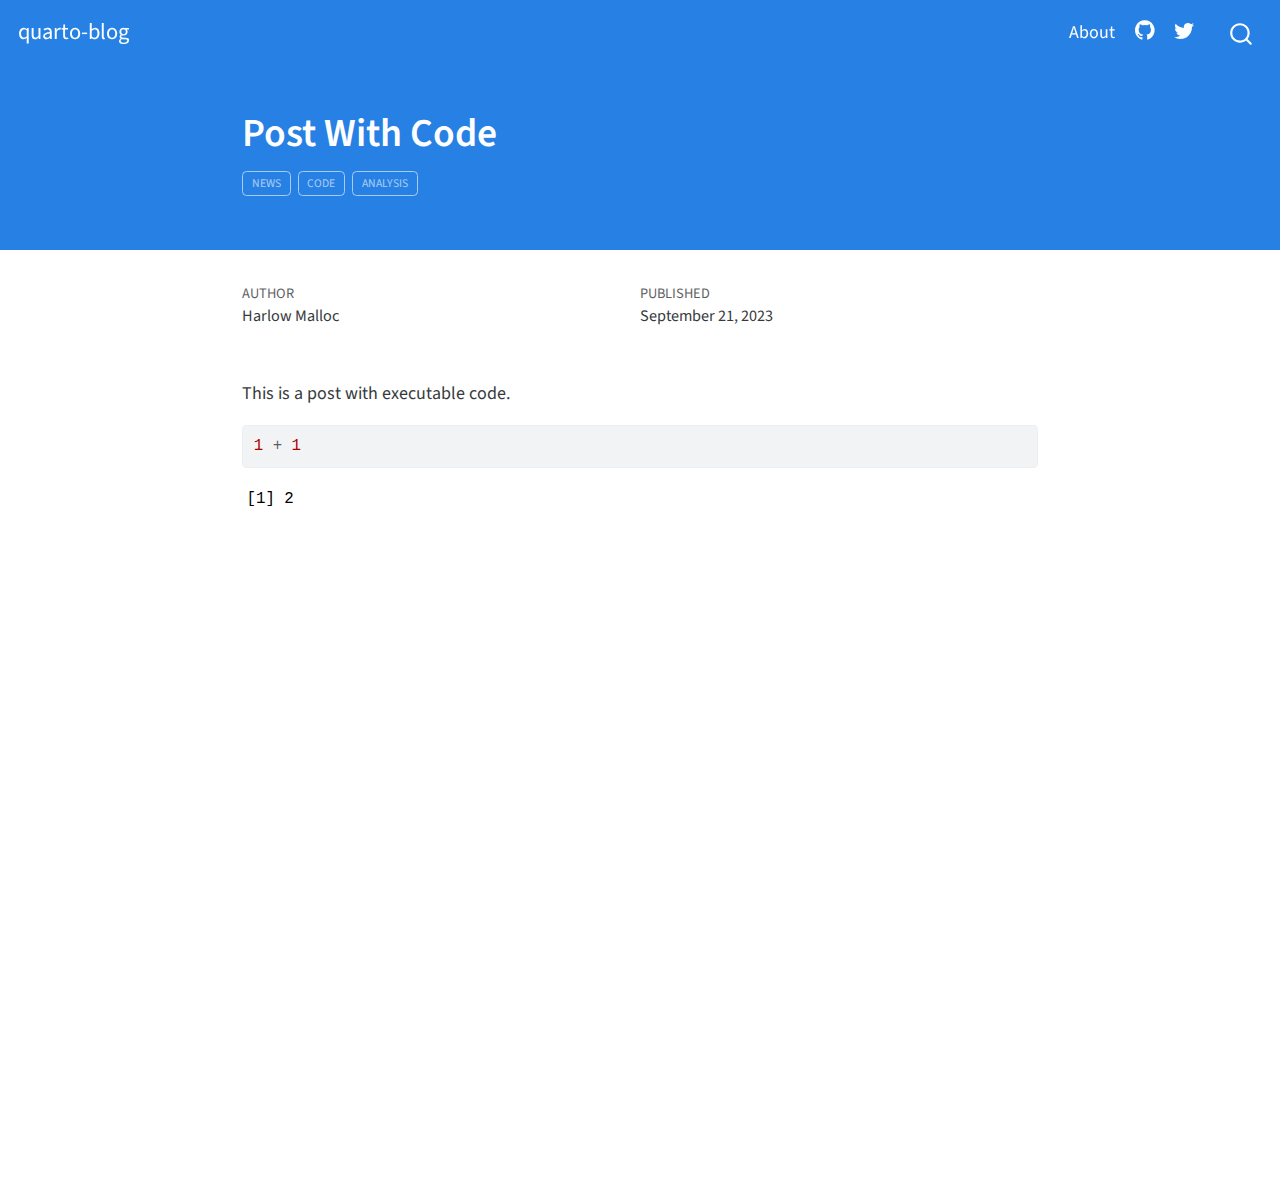
==== docs/posts/post-with-code/index.html @ fa3cabe4 "default sample publication" ====
<!DOCTYPE html>
<html xmlns="http://www.w3.org/1999/xhtml" lang="en" xml:lang="en"><head>

<meta charset="utf-8">
<meta name="generator" content="quarto-1.2.269">

<meta name="viewport" content="width=device-width, initial-scale=1.0, user-scalable=yes">

<meta name="author" content="Harlow Malloc">
<meta name="dcterms.date" content="2023-09-21">

<title>quarto-blog - Post With Code</title>
<style>
code{white-space: pre-wrap;}
span.smallcaps{font-variant: small-caps;}
div.columns{display: flex; gap: min(4vw, 1.5em);}
div.column{flex: auto; overflow-x: auto;}
div.hanging-indent{margin-left: 1.5em; text-indent: -1.5em;}
ul.task-list{list-style: none;}
ul.task-list li input[type="checkbox"] {
  width: 0.8em;
  margin: 0 0.8em 0.2em -1.6em;
  vertical-align: middle;
}
pre > code.sourceCode { white-space: pre; position: relative; }
pre > code.sourceCode > span { display: inline-block; line-height: 1.25; }
pre > code.sourceCode > span:empty { height: 1.2em; }
.sourceCode { overflow: visible; }
code.sourceCode > span { color: inherit; text-decoration: inherit; }
div.sourceCode { margin: 1em 0; }
pre.sourceCode { margin: 0; }
@media screen {
div.sourceCode { overflow: auto; }
}
@media print {
pre > code.sourceCode { white-space: pre-wrap; }
pre > code.sourceCode > span { text-indent: -5em; padding-left: 5em; }
}
pre.numberSource code
  { counter-reset: source-line 0; }
pre.numberSource code > span
  { position: relative; left: -4em; counter-increment: source-line; }
pre.numberSource code > span > a:first-child::before
  { content: counter(source-line);
    position: relative; left: -1em; text-align: right; vertical-align: baseline;
    border: none; display: inline-block;
    -webkit-touch-callout: none; -webkit-user-select: none;
    -khtml-user-select: none; -moz-user-select: none;
    -ms-user-select: none; user-select: none;
    padding: 0 4px; width: 4em;
    color: #aaaaaa;
  }
pre.numberSource { margin-left: 3em; border-left: 1px solid #aaaaaa;  padding-left: 4px; }
div.sourceCode
  {   }
@media screen {
pre > code.sourceCode > span > a:first-child::before { text-decoration: underline; }
}
code span.al { color: #ff0000; font-weight: bold; } /* Alert */
code span.an { color: #60a0b0; font-weight: bold; font-style: italic; } /* Annotation */
code span.at { color: #7d9029; } /* Attribute */
code span.bn { color: #40a070; } /* BaseN */
code span.bu { color: #008000; } /* BuiltIn */
code span.cf { color: #007020; font-weight: bold; } /* ControlFlow */
code span.ch { color: #4070a0; } /* Char */
code span.cn { color: #880000; } /* Constant */
code span.co { color: #60a0b0; font-style: italic; } /* Comment */
code span.cv { color: #60a0b0; font-weight: bold; font-style: italic; } /* CommentVar */
code span.do { color: #ba2121; font-style: italic; } /* Documentation */
code span.dt { color: #902000; } /* DataType */
code span.dv { color: #40a070; } /* DecVal */
code span.er { color: #ff0000; font-weight: bold; } /* Error */
code span.ex { } /* Extension */
code span.fl { color: #40a070; } /* Float */
code span.fu { color: #06287e; } /* Function */
code span.im { color: #008000; font-weight: bold; } /* Import */
code span.in { color: #60a0b0; font-weight: bold; font-style: italic; } /* Information */
code span.kw { color: #007020; font-weight: bold; } /* Keyword */
code span.op { color: #666666; } /* Operator */
code span.ot { color: #007020; } /* Other */
code span.pp { color: #bc7a00; } /* Preprocessor */
code span.sc { color: #4070a0; } /* SpecialChar */
code span.ss { color: #bb6688; } /* SpecialString */
code span.st { color: #4070a0; } /* String */
code span.va { color: #19177c; } /* Variable */
code span.vs { color: #4070a0; } /* VerbatimString */
code span.wa { color: #60a0b0; font-weight: bold; font-style: italic; } /* Warning */
</style>


<script src="../../site_libs/quarto-nav/quarto-nav.js"></script>
<script src="../../site_libs/quarto-nav/headroom.min.js"></script>
<script src="../../site_libs/clipboard/clipboard.min.js"></script>
<script src="../../site_libs/quarto-search/autocomplete.umd.js"></script>
<script src="../../site_libs/quarto-search/fuse.min.js"></script>
<script src="../../site_libs/quarto-search/quarto-search.js"></script>
<meta name="quarto:offset" content="../../">
<script src="../../site_libs/quarto-html/quarto.js"></script>
<script src="../../site_libs/quarto-html/popper.min.js"></script>
<script src="../../site_libs/quarto-html/tippy.umd.min.js"></script>
<script src="../../site_libs/quarto-html/anchor.min.js"></script>
<link href="../../site_libs/quarto-html/tippy.css" rel="stylesheet">
<link href="../../site_libs/quarto-html/quarto-syntax-highlighting.css" rel="stylesheet" id="quarto-text-highlighting-styles">
<script src="../../site_libs/bootstrap/bootstrap.min.js"></script>
<link href="../../site_libs/bootstrap/bootstrap-icons.css" rel="stylesheet">
<link href="../../site_libs/bootstrap/bootstrap.min.css" rel="stylesheet" id="quarto-bootstrap" data-mode="light">
<script id="quarto-search-options" type="application/json">{
  "location": "navbar",
  "copy-button": false,
  "collapse-after": 3,
  "panel-placement": "end",
  "type": "overlay",
  "limit": 20,
  "language": {
    "search-no-results-text": "No results",
    "search-matching-documents-text": "matching documents",
    "search-copy-link-title": "Copy link to search",
    "search-hide-matches-text": "Hide additional matches",
    "search-more-match-text": "more match in this document",
    "search-more-matches-text": "more matches in this document",
    "search-clear-button-title": "Clear",
    "search-detached-cancel-button-title": "Cancel",
    "search-submit-button-title": "Submit"
  }
}</script>


<link rel="stylesheet" href="../../styles.css">
</head>

<body class="nav-fixed fullcontent">

<div id="quarto-search-results"></div>
  <header id="quarto-header" class="headroom fixed-top">
    <nav class="navbar navbar-expand-lg navbar-dark ">
      <div class="navbar-container container-fluid">
      <div class="navbar-brand-container">
    <a class="navbar-brand" href="../../index.html">
    <span class="navbar-title">quarto-blog</span>
    </a>
  </div>
          <button class="navbar-toggler" type="button" data-bs-toggle="collapse" data-bs-target="#navbarCollapse" aria-controls="navbarCollapse" aria-expanded="false" aria-label="Toggle navigation" onclick="if (window.quartoToggleHeadroom) { window.quartoToggleHeadroom(); }">
  <span class="navbar-toggler-icon"></span>
</button>
          <div class="collapse navbar-collapse" id="navbarCollapse">
            <ul class="navbar-nav navbar-nav-scroll ms-auto">
  <li class="nav-item">
    <a class="nav-link" href="../../about.html">
 <span class="menu-text">About</span></a>
  </li>  
  <li class="nav-item compact">
    <a class="nav-link" href="https://github.com/"><i class="bi bi-github" role="img">
</i> 
 <span class="menu-text"></span></a>
  </li>  
  <li class="nav-item compact">
    <a class="nav-link" href="https://twitter.com"><i class="bi bi-twitter" role="img">
</i> 
 <span class="menu-text"></span></a>
  </li>  
</ul>
              <div id="quarto-search" class="" title="Search"></div>
          </div> <!-- /navcollapse -->
      </div> <!-- /container-fluid -->
    </nav>
</header>
<!-- content -->
<header id="title-block-header" class="quarto-title-block default page-columns page-full">
  <div class="quarto-title-banner page-columns page-full">
    <div class="quarto-title column-body">
      <h1 class="title">Post With Code</h1>
                                <div class="quarto-categories">
                <div class="quarto-category">news</div>
                <div class="quarto-category">code</div>
                <div class="quarto-category">analysis</div>
              </div>
                  </div>
  </div>
    
  
  <div class="quarto-title-meta">

      <div>
      <div class="quarto-title-meta-heading">Author</div>
      <div class="quarto-title-meta-contents">
               <p>Harlow Malloc </p>
            </div>
    </div>
      
      <div>
      <div class="quarto-title-meta-heading">Published</div>
      <div class="quarto-title-meta-contents">
        <p class="date">September 21, 2023</p>
      </div>
    </div>
    
      
    </div>
    
  
  </header><div id="quarto-content" class="quarto-container page-columns page-rows-contents page-layout-article page-navbar">
<!-- sidebar -->
<!-- margin-sidebar -->
    
<!-- main -->
<main class="content quarto-banner-title-block" id="quarto-document-content">




<p>This is a post with executable code.</p>
<div class="cell">
<div class="sourceCode cell-code" id="cb1"><pre class="sourceCode r code-with-copy"><code class="sourceCode r"><span id="cb1-1"><a href="#cb1-1" aria-hidden="true" tabindex="-1"></a><span class="dv">1</span> <span class="sc">+</span> <span class="dv">1</span></span></code><button title="Copy to Clipboard" class="code-copy-button"><i class="bi"></i></button></pre></div>
<div class="cell-output cell-output-stdout">
<pre><code>[1] 2</code></pre>
</div>
</div>



</main> <!-- /main -->
<script id="quarto-html-after-body" type="application/javascript">
window.document.addEventListener("DOMContentLoaded", function (event) {
  const toggleBodyColorMode = (bsSheetEl) => {
    const mode = bsSheetEl.getAttribute("data-mode");
    const bodyEl = window.document.querySelector("body");
    if (mode === "dark") {
      bodyEl.classList.add("quarto-dark");
      bodyEl.classList.remove("quarto-light");
    } else {
      bodyEl.classList.add("quarto-light");
      bodyEl.classList.remove("quarto-dark");
    }
  }
  const toggleBodyColorPrimary = () => {
    const bsSheetEl = window.document.querySelector("link#quarto-bootstrap");
    if (bsSheetEl) {
      toggleBodyColorMode(bsSheetEl);
    }
  }
  toggleBodyColorPrimary();  
  const icon = "";
  const anchorJS = new window.AnchorJS();
  anchorJS.options = {
    placement: 'right',
    icon: icon
  };
  anchorJS.add('.anchored');
  const clipboard = new window.ClipboardJS('.code-copy-button', {
    target: function(trigger) {
      return trigger.previousElementSibling;
    }
  });
  clipboard.on('success', function(e) {
    // button target
    const button = e.trigger;
    // don't keep focus
    button.blur();
    // flash "checked"
    button.classList.add('code-copy-button-checked');
    var currentTitle = button.getAttribute("title");
    button.setAttribute("title", "Copied!");
    let tooltip;
    if (window.bootstrap) {
      button.setAttribute("data-bs-toggle", "tooltip");
      button.setAttribute("data-bs-placement", "left");
      button.setAttribute("data-bs-title", "Copied!");
      tooltip = new bootstrap.Tooltip(button, 
        { trigger: "manual", 
          customClass: "code-copy-button-tooltip",
          offset: [0, -8]});
      tooltip.show();    
    }
    setTimeout(function() {
      if (tooltip) {
        tooltip.hide();
        button.removeAttribute("data-bs-title");
        button.removeAttribute("data-bs-toggle");
        button.removeAttribute("data-bs-placement");
      }
      button.setAttribute("title", currentTitle);
      button.classList.remove('code-copy-button-checked');
    }, 1000);
    // clear code selection
    e.clearSelection();
  });
  function tippyHover(el, contentFn) {
    const config = {
      allowHTML: true,
      content: contentFn,
      maxWidth: 500,
      delay: 100,
      arrow: false,
      appendTo: function(el) {
          return el.parentElement;
      },
      interactive: true,
      interactiveBorder: 10,
      theme: 'quarto',
      placement: 'bottom-start'
    };
    window.tippy(el, config); 
  }
  const noterefs = window.document.querySelectorAll('a[role="doc-noteref"]');
  for (var i=0; i<noterefs.length; i++) {
    const ref = noterefs[i];
    tippyHover(ref, function() {
      // use id or data attribute instead here
      let href = ref.getAttribute('data-footnote-href') || ref.getAttribute('href');
      try { href = new URL(href).hash; } catch {}
      const id = href.replace(/^#\/?/, "");
      const note = window.document.getElementById(id);
      return note.innerHTML;
    });
  }
  const findCites = (el) => {
    const parentEl = el.parentElement;
    if (parentEl) {
      const cites = parentEl.dataset.cites;
      if (cites) {
        return {
          el,
          cites: cites.split(' ')
        };
      } else {
        return findCites(el.parentElement)
      }
    } else {
      return undefined;
    }
  };
  var bibliorefs = window.document.querySelectorAll('a[role="doc-biblioref"]');
  for (var i=0; i<bibliorefs.length; i++) {
    const ref = bibliorefs[i];
    const citeInfo = findCites(ref);
    if (citeInfo) {
      tippyHover(citeInfo.el, function() {
        var popup = window.document.createElement('div');
        citeInfo.cites.forEach(function(cite) {
          var citeDiv = window.document.createElement('div');
          citeDiv.classList.add('hanging-indent');
          citeDiv.classList.add('csl-entry');
          var biblioDiv = window.document.getElementById('ref-' + cite);
          if (biblioDiv) {
            citeDiv.innerHTML = biblioDiv.innerHTML;
          }
          popup.appendChild(citeDiv);
        });
        return popup.innerHTML;
      });
    }
  }
});
</script>
</div> <!-- /content -->



</body></html>
---- docs/site_libs/quarto-html/tippy.css ----
.tippy-box[data-animation=fade][data-state=hidden]{opacity:0}[data-tippy-root]{max-width:calc(100vw - 10px)}.tippy-box{position:relative;background-color:#333;color:#fff;border-radius:4px;font-size:14px;line-height:1.4;white-space:normal;outline:0;transition-property:transform,visibility,opacity}.tippy-box[data-placement^=top]>.tippy-arrow{bottom:0}.tippy-box[data-placement^=top]>.tippy-arrow:before{bottom:-7px;left:0;border-width:8px 8px 0;border-top-color:initial;transform-origin:center top}.tippy-box[data-placement^=bottom]>.tippy-arrow{top:0}.tippy-box[data-placement^=bottom]>.tippy-arrow:before{top:-7px;left:0;border-width:0 8px 8px;border-bottom-color:initial;transform-origin:center bottom}.tippy-box[data-placement^=left]>.tippy-arrow{right:0}.tippy-box[data-placement^=left]>.tippy-arrow:before{border-width:8px 0 8px 8px;border-left-color:initial;right:-7px;transform-origin:center left}.tippy-box[data-placement^=right]>.tippy-arrow{left:0}.tippy-box[data-placement^=right]>.tippy-arrow:before{left:-7px;border-width:8px 8px 8px 0;border-right-color:initial;transform-origin:center right}.tippy-box[data-inertia][data-state=visible]{transition-timing-function:cubic-bezier(.54,1.5,.38,1.11)}.tippy-arrow{width:16px;height:16px;color:#333}.tippy-arrow:before{content:"";position:absolute;border-color:transparent;border-style:solid}.tippy-content{position:relative;padding:5px 9px;z-index:1}
---- docs/site_libs/quarto-html/quarto-syntax-highlighting.css ----
/* quarto syntax highlight colors */
:root {
  --quarto-hl-ot-color: #003B4F;
  --quarto-hl-at-color: #657422;
  --quarto-hl-ss-color: #20794D;
  --quarto-hl-an-color: #5E5E5E;
  --quarto-hl-fu-color: #4758AB;
  --quarto-hl-st-color: #20794D;
  --quarto-hl-cf-color: #003B4F;
  --quarto-hl-op-color: #5E5E5E;
  --quarto-hl-er-color: #AD0000;
  --quarto-hl-bn-color: #AD0000;
  --quarto-hl-al-color: #AD0000;
  --quarto-hl-va-color: #111111;
  --quarto-hl-bu-color: inherit;
  --quarto-hl-ex-color: inherit;
  --quarto-hl-pp-color: #AD0000;
  --quarto-hl-in-color: #5E5E5E;
  --quarto-hl-vs-color: #20794D;
  --quarto-hl-wa-color: #5E5E5E;
  --quarto-hl-do-color: #5E5E5E;
  --quarto-hl-im-color: #00769E;
  --quarto-hl-ch-color: #20794D;
  --quarto-hl-dt-color: #AD0000;
  --quarto-hl-fl-color: #AD0000;
  --quarto-hl-co-color: #5E5E5E;
  --quarto-hl-cv-color: #5E5E5E;
  --quarto-hl-cn-color: #8f5902;
  --quarto-hl-sc-color: #5E5E5E;
  --quarto-hl-dv-color: #AD0000;
  --quarto-hl-kw-color: #003B4F;
}

/* other quarto variables */
:root {
  --quarto-font-monospace: SFMono-Regular, Menlo, Monaco, Consolas, "Liberation Mono", "Courier New", monospace;
}

pre > code.sourceCode > span {
  color: #003B4F;
}

code span {
  color: #003B4F;
}

code.sourceCode > span {
  color: #003B4F;
}

div.sourceCode,
div.sourceCode pre.sourceCode {
  color: #003B4F;
}

code span.ot {
  color: #003B4F;
}

code span.at {
  color: #657422;
}

code span.ss {
  color: #20794D;
}

code span.an {
  color: #5E5E5E;
}

code span.fu {
  color: #4758AB;
}

code span.st {
  color: #20794D;
}

code span.cf {
  color: #003B4F;
}

code span.op {
  color: #5E5E5E;
}

code span.er {
  color: #AD0000;
}

code span.bn {
  color: #AD0000;
}

code span.al {
  color: #AD0000;
}

code span.va {
  color: #111111;
}

code span.pp {
  color: #AD0000;
}

code span.in {
  color: #5E5E5E;
}

code span.vs {
  color: #20794D;
}

code span.wa {
  color: #5E5E5E;
  font-style: italic;
}

code span.do {
  color: #5E5E5E;
  font-style: italic;
}

code span.im {
  color: #00769E;
}

code span.ch {
  color: #20794D;
}

code span.dt {
  color: #AD0000;
}

code span.fl {
  color: #AD0000;
}

code span.co {
  color: #5E5E5E;
}

code span.cv {
  color: #5E5E5E;
  font-style: italic;
}

code span.cn {
  color: #8f5902;
}

code span.sc {
  color: #5E5E5E;
}

code span.dv {
  color: #AD0000;
}

code span.kw {
  color: #003B4F;
}

.prevent-inlining {
  content: "</";
}

/*# sourceMappingURL=debc5d5d77c3f9108843748ff7464032.css.map */
---- docs/styles.css ----
/* css styles */
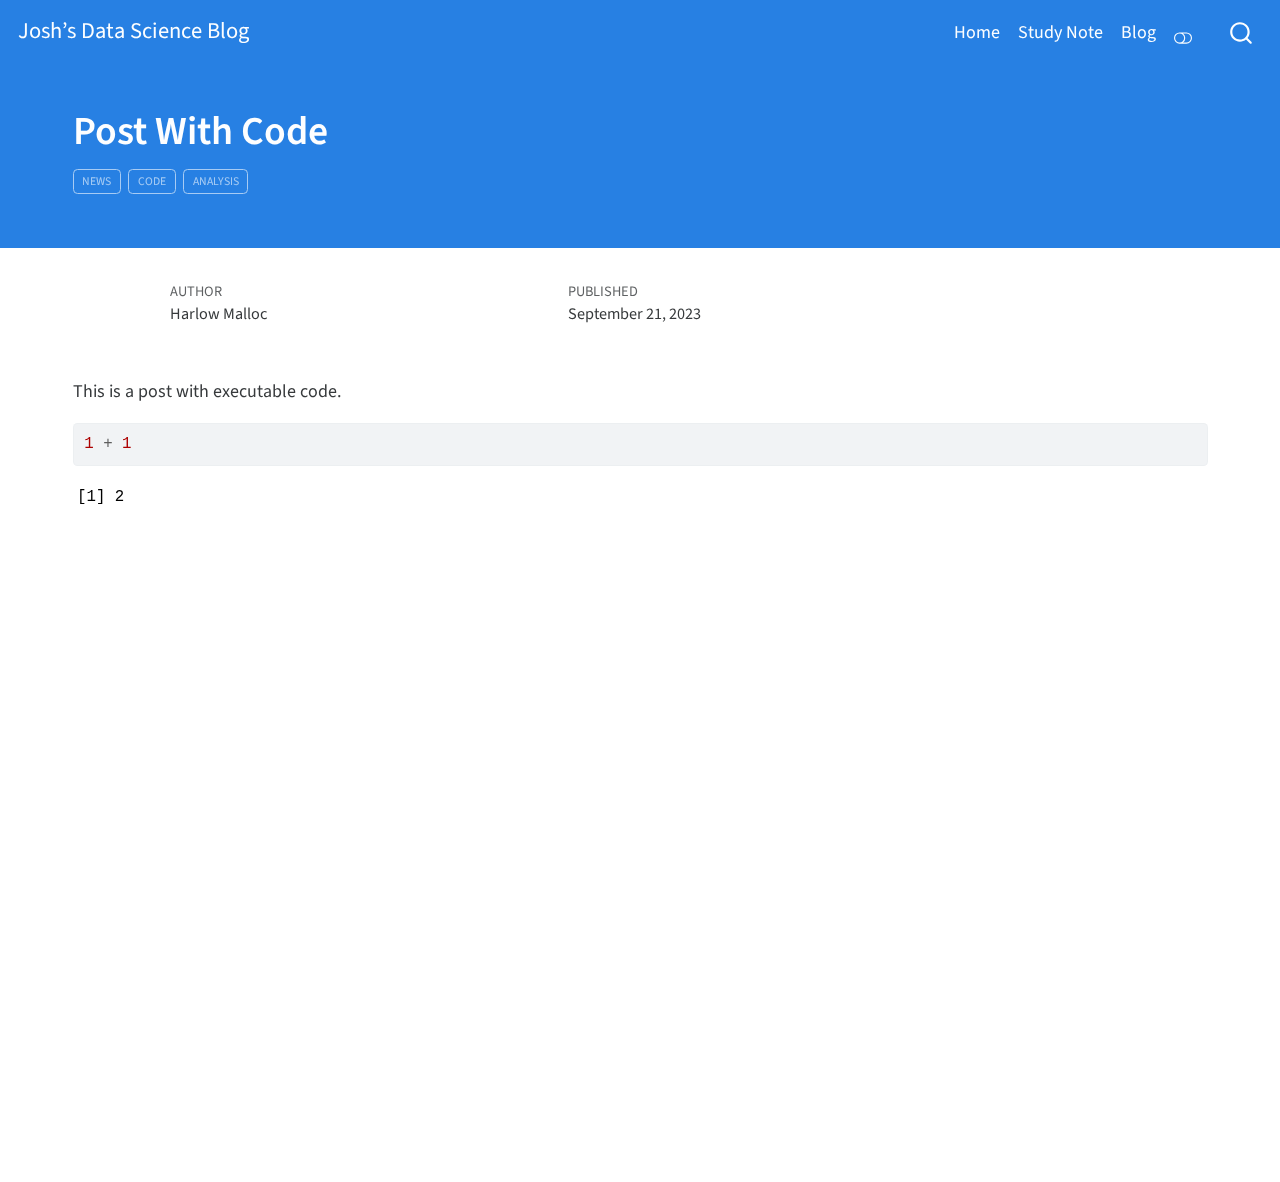
==== commit 1e17a9c4: "revision-theme change" ====
--- a/docs/posts/post-with-code/index.html
+++ b/docs/posts/post-with-code/index.html
@@ -9,7 +9,7 @@
 <meta name="author" content="Harlow Malloc">
 <meta name="dcterms.date" content="2023-09-21">
 
-<title>quarto-blog - Post With Code</title>
+<title>Josh’s Data Science Blog - Post With Code</title>
 <style>
 code{white-space: pre-wrap;}
 span.smallcaps{font-variant: small-caps;}
@@ -100,10 +100,12 @@
 <script src="../../site_libs/quarto-html/tippy.umd.min.js"></script>
 <script src="../../site_libs/quarto-html/anchor.min.js"></script>
 <link href="../../site_libs/quarto-html/tippy.css" rel="stylesheet">
-<link href="../../site_libs/quarto-html/quarto-syntax-highlighting.css" rel="stylesheet" id="quarto-text-highlighting-styles">
+<link href="../../site_libs/quarto-html/quarto-syntax-highlighting.css" rel="stylesheet" class="quarto-color-scheme" id="quarto-text-highlighting-styles">
+<link href="../../site_libs/quarto-html/quarto-syntax-highlighting-dark.css" rel="prefetch" class="quarto-color-scheme quarto-color-alternate" id="quarto-text-highlighting-styles">
 <script src="../../site_libs/bootstrap/bootstrap.min.js"></script>
 <link href="../../site_libs/bootstrap/bootstrap-icons.css" rel="stylesheet">
-<link href="../../site_libs/bootstrap/bootstrap.min.css" rel="stylesheet" id="quarto-bootstrap" data-mode="light">
+<link href="../../site_libs/bootstrap/bootstrap.min.css" rel="stylesheet" class="quarto-color-scheme" id="quarto-bootstrap" data-mode="light">
+<link href="../../site_libs/bootstrap/bootstrap-dark.min.css" rel="prefetch" class="quarto-color-scheme quarto-color-alternate" id="quarto-bootstrap" data-mode="light">
 <script id="quarto-search-options" type="application/json">{
   "location": "navbar",
   "copy-button": false,
@@ -123,51 +125,48 @@
     "search-submit-button-title": "Submit"
   }
 }</script>
+<style>html{ scroll-behavior: smooth; }</style>
 
 
 <link rel="stylesheet" href="../../styles.css">
 </head>
 
-<body class="nav-fixed fullcontent">
+<body class="nav-fixed">
 
 <div id="quarto-search-results"></div>
   <header id="quarto-header" class="headroom fixed-top">
-    <nav class="navbar navbar-expand-lg navbar-dark ">
+    <nav class="navbar navbar-expand navbar-dark ">
       <div class="navbar-container container-fluid">
       <div class="navbar-brand-container">
     <a class="navbar-brand" href="../../index.html">
-    <span class="navbar-title">quarto-blog</span>
+    <span class="navbar-title">Josh’s Data Science Blog</span>
     </a>
   </div>
-          <button class="navbar-toggler" type="button" data-bs-toggle="collapse" data-bs-target="#navbarCollapse" aria-controls="navbarCollapse" aria-expanded="false" aria-label="Toggle navigation" onclick="if (window.quartoToggleHeadroom) { window.quartoToggleHeadroom(); }">
-  <span class="navbar-toggler-icon"></span>
-</button>
-          <div class="collapse navbar-collapse" id="navbarCollapse">
-            <ul class="navbar-nav navbar-nav-scroll ms-auto">
+          <ul class="navbar-nav navbar-nav-scroll ms-auto">
   <li class="nav-item">
-    <a class="nav-link" href="../../about.html">
- <span class="menu-text">About</span></a>
+    <a class="nav-link" href="../../home.qmd">
+ <span class="menu-text">Home</span></a>
   </li>  
-  <li class="nav-item compact">
-    <a class="nav-link" href="https://github.com/"><i class="bi bi-github" role="img">
-</i> 
- <span class="menu-text"></span></a>
+  <li class="nav-item">
+    <a class="nav-link" href="../../study.qmd">
+ <span class="menu-text">Study Note</span></a>
   </li>  
-  <li class="nav-item compact">
-    <a class="nav-link" href="https://twitter.com"><i class="bi bi-twitter" role="img">
-</i> 
- <span class="menu-text"></span></a>
+  <li class="nav-item">
+    <a class="nav-link" href="../../blog.qmd">
+ <span class="menu-text">Blog</span></a>
   </li>  
 </ul>
-              <div id="quarto-search" class="" title="Search"></div>
-          </div> <!-- /navcollapse -->
+            <div class="quarto-toggle-container">
+                <a href="" class="quarto-color-scheme-toggle nav-link" onclick="window.quartoToggleColorScheme(); return false;" title="Toggle dark mode"><i class="bi"></i></a>
+            </div>
+            <div id="quarto-search" class="" title="Search"></div>
       </div> <!-- /container-fluid -->
     </nav>
 </header>
 <!-- content -->
 <header id="title-block-header" class="quarto-title-block default page-columns page-full">
   <div class="quarto-title-banner page-columns page-full">
-    <div class="quarto-title column-body">
+    <div class="quarto-title column-page">
       <h1 class="title">Post With Code</h1>
                                 <div class="quarto-categories">
                 <div class="quarto-category">news</div>
@@ -198,12 +197,14 @@
     </div>
     
   
-  </header><div id="quarto-content" class="quarto-container page-columns page-rows-contents page-layout-article page-navbar">
+  </header><div id="quarto-content" class="quarto-container page-columns page-rows-contents page-layout-full page-navbar">
 <!-- sidebar -->
 <!-- margin-sidebar -->
-    
+    <div id="quarto-margin-sidebar" class="sidebar margin-sidebar zindex-bottom">
+        
+    </div>
 <!-- main -->
-<main class="content quarto-banner-title-block" id="quarto-document-content">
+<main class="content quarto-banner-title-block column-page" id="quarto-document-content">
 
 
 
@@ -239,6 +240,121 @@
     }
   }
   toggleBodyColorPrimary();  
+  const disableStylesheet = (stylesheets) => {
+    for (let i=0; i < stylesheets.length; i++) {
+      const stylesheet = stylesheets[i];
+      stylesheet.rel = 'prefetch';
+    }
+  }
+  const enableStylesheet = (stylesheets) => {
+    for (let i=0; i < stylesheets.length; i++) {
+      const stylesheet = stylesheets[i];
+      stylesheet.rel = 'stylesheet';
+    }
+  }
+  const manageTransitions = (selector, allowTransitions) => {
+    const els = window.document.querySelectorAll(selector);
+    for (let i=0; i < els.length; i++) {
+      const el = els[i];
+      if (allowTransitions) {
+        el.classList.remove('notransition');
+      } else {
+        el.classList.add('notransition');
+      }
+    }
+  }
+  const toggleColorMode = (alternate) => {
+    // Switch the stylesheets
+    const alternateStylesheets = window.document.querySelectorAll('link.quarto-color-scheme.quarto-color-alternate');
+    manageTransitions('#quarto-margin-sidebar .nav-link', false);
+    if (alternate) {
+      enableStylesheet(alternateStylesheets);
+      for (const sheetNode of alternateStylesheets) {
+        if (sheetNode.id === "quarto-bootstrap") {
+          toggleBodyColorMode(sheetNode);
+        }
+      }
+    } else {
+      disableStylesheet(alternateStylesheets);
+      toggleBodyColorPrimary();
+    }
+    manageTransitions('#quarto-margin-sidebar .nav-link', true);
+    // Switch the toggles
+    const toggles = window.document.querySelectorAll('.quarto-color-scheme-toggle');
+    for (let i=0; i < toggles.length; i++) {
+      const toggle = toggles[i];
+      if (toggle) {
+        if (alternate) {
+          toggle.classList.add("alternate");     
+        } else {
+          toggle.classList.remove("alternate");
+        }
+      }
+    }
+    // Hack to workaround the fact that safari doesn't
+    // properly recolor the scrollbar when toggling (#1455)
+    if (navigator.userAgent.indexOf('Safari') > 0 && navigator.userAgent.indexOf('Chrome') == -1) {
+      manageTransitions("body", false);
+      window.scrollTo(0, 1);
+      setTimeout(() => {
+        window.scrollTo(0, 0);
+        manageTransitions("body", true);
+      }, 40);  
+    }
+  }
+  const isFileUrl = () => { 
+    return window.location.protocol === 'file:';
+  }
+  const hasAlternateSentinel = () => {  
+    let styleSentinel = getColorSchemeSentinel();
+    if (styleSentinel !== null) {
+      return styleSentinel === "alternate";
+    } else {
+      return false;
+    }
+  }
+  const setStyleSentinel = (alternate) => {
+    const value = alternate ? "alternate" : "default";
+    if (!isFileUrl()) {
+      window.localStorage.setItem("quarto-color-scheme", value);
+    } else {
+      localAlternateSentinel = value;
+    }
+  }
+  const getColorSchemeSentinel = () => {
+    if (!isFileUrl()) {
+      const storageValue = window.localStorage.getItem("quarto-color-scheme");
+      return storageValue != null ? storageValue : localAlternateSentinel;
+    } else {
+      return localAlternateSentinel;
+    }
+  }
+  let localAlternateSentinel = 'default';
+  // Dark / light mode switch
+  window.quartoToggleColorScheme = () => {
+    // Read the current dark / light value 
+    let toAlternate = !hasAlternateSentinel();
+    toggleColorMode(toAlternate);
+    setStyleSentinel(toAlternate);
+  };
+  // Ensure there is a toggle, if there isn't float one in the top right
+  if (window.document.querySelector('.quarto-color-scheme-toggle') === null) {
+    const a = window.document.createElement('a');
+    a.classList.add('top-right');
+    a.classList.add('quarto-color-scheme-toggle');
+    a.href = "";
+    a.onclick = function() { try { window.quartoToggleColorScheme(); } catch {} return false; };
+    const i = window.document.createElement("i");
+    i.classList.add('bi');
+    a.appendChild(i);
+    window.document.body.appendChild(a);
+  }
+  // Switch to dark mode if need be
+  if (hasAlternateSentinel()) {
+    toggleColorMode(true);
+  } else {
+    toggleColorMode(false);
+  }
   const icon = "";
   const anchorJS = new window.AnchorJS();
   anchorJS.options = {
@@ -356,4 +472,5 @@
 
 
 
+<script src="../../site_libs/quarto-html/zenscroll-min.js"></script>
 </body></html>--- a/docs/site_libs/quarto-html/quarto-syntax-highlighting-dark.css
+++ b/docs/site_libs/quarto-html/quarto-syntax-highlighting-dark.css
@@ -0,0 +1,187 @@
+/* quarto syntax highlight colors */
+:root {
+  --quarto-hl-al-color: #f07178;
+  --quarto-hl-an-color: #d4d0ab;
+  --quarto-hl-at-color: #00e0e0;
+  --quarto-hl-bn-color: #d4d0ab;
+  --quarto-hl-bu-color: #abe338;
+  --quarto-hl-ch-color: #abe338;
+  --quarto-hl-co-color: #f8f8f2;
+  --quarto-hl-cv-color: #ffd700;
+  --quarto-hl-cn-color: #ffd700;
+  --quarto-hl-cf-color: #ffa07a;
+  --quarto-hl-dt-color: #ffa07a;
+  --quarto-hl-dv-color: #d4d0ab;
+  --quarto-hl-do-color: #f8f8f2;
+  --quarto-hl-er-color: #f07178;
+  --quarto-hl-ex-color: #00e0e0;
+  --quarto-hl-fl-color: #d4d0ab;
+  --quarto-hl-fu-color: #ffa07a;
+  --quarto-hl-im-color: #abe338;
+  --quarto-hl-in-color: #d4d0ab;
+  --quarto-hl-kw-color: #ffa07a;
+  --quarto-hl-op-color: #ffa07a;
+  --quarto-hl-ot-color: #00e0e0;
+  --quarto-hl-pp-color: #dcc6e0;
+  --quarto-hl-re-color: #00e0e0;
+  --quarto-hl-sc-color: #abe338;
+  --quarto-hl-ss-color: #abe338;
+  --quarto-hl-st-color: #abe338;
+  --quarto-hl-va-color: #00e0e0;
+  --quarto-hl-vs-color: #abe338;
+  --quarto-hl-wa-color: #dcc6e0;
+}
+
+/* other quarto variables */
+:root {
+  --quarto-font-monospace: SFMono-Regular, Menlo, Monaco, Consolas, "Liberation Mono", "Courier New", monospace;
+}
+
+code span.al {
+  font-weight: bold;
+  color: #f07178;
+}
+
+code span.an {
+  color: #d4d0ab;
+}
+
+code span.at {
+  color: #00e0e0;
+}
+
+code span.bn {
+  color: #d4d0ab;
+}
+
+code span.bu {
+  color: #abe338;
+}
+
+code span.ch {
+  color: #abe338;
+}
+
+code span.co {
+  font-style: italic;
+  color: #f8f8f2;
+}
+
+code span.cv {
+  color: #ffd700;
+}
+
+code span.cn {
+  color: #ffd700;
+}
+
+code span.cf {
+  font-weight: bold;
+  color: #ffa07a;
+}
+
+code span.dt {
+  color: #ffa07a;
+}
+
+code span.dv {
+  color: #d4d0ab;
+}
+
+code span.do {
+  color: #f8f8f2;
+}
+
+code span.er {
+  color: #f07178;
+  text-decoration: underline;
+}
+
+code span.ex {
+  font-weight: bold;
+  color: #00e0e0;
+}
+
+code span.fl {
+  color: #d4d0ab;
+}
+
+code span.fu {
+  color: #ffa07a;
+}
+
+code span.im {
+  color: #abe338;
+}
+
+code span.in {
+  color: #d4d0ab;
+}
+
+code span.kw {
+  font-weight: bold;
+  color: #ffa07a;
+}
+
+pre > code.sourceCode > span {
+  color: #f8f8f2;
+}
+
+code span {
+  color: #f8f8f2;
+}
+
+code.sourceCode > span {
+  color: #f8f8f2;
+}
+
+div.sourceCode,
+div.sourceCode pre.sourceCode {
+  color: #f8f8f2;
+}
+
+code span.op {
+  color: #ffa07a;
+}
+
+code span.ot {
+  color: #00e0e0;
+}
+
+code span.pp {
+  color: #dcc6e0;
+}
+
+code span.re {
+  color: #00e0e0;
+}
+
+code span.sc {
+  color: #abe338;
+}
+
+code span.ss {
+  color: #abe338;
+}
+
+code span.st {
+  color: #abe338;
+}
+
+code span.va {
+  color: #00e0e0;
+}
+
+code span.vs {
+  color: #abe338;
+}
+
+code span.wa {
+  color: #dcc6e0;
+}
+
+.prevent-inlining {
+  content: "</";
+}
+
+/*# sourceMappingURL=935a306eefa94366c21e1a970dddb765.css.map */
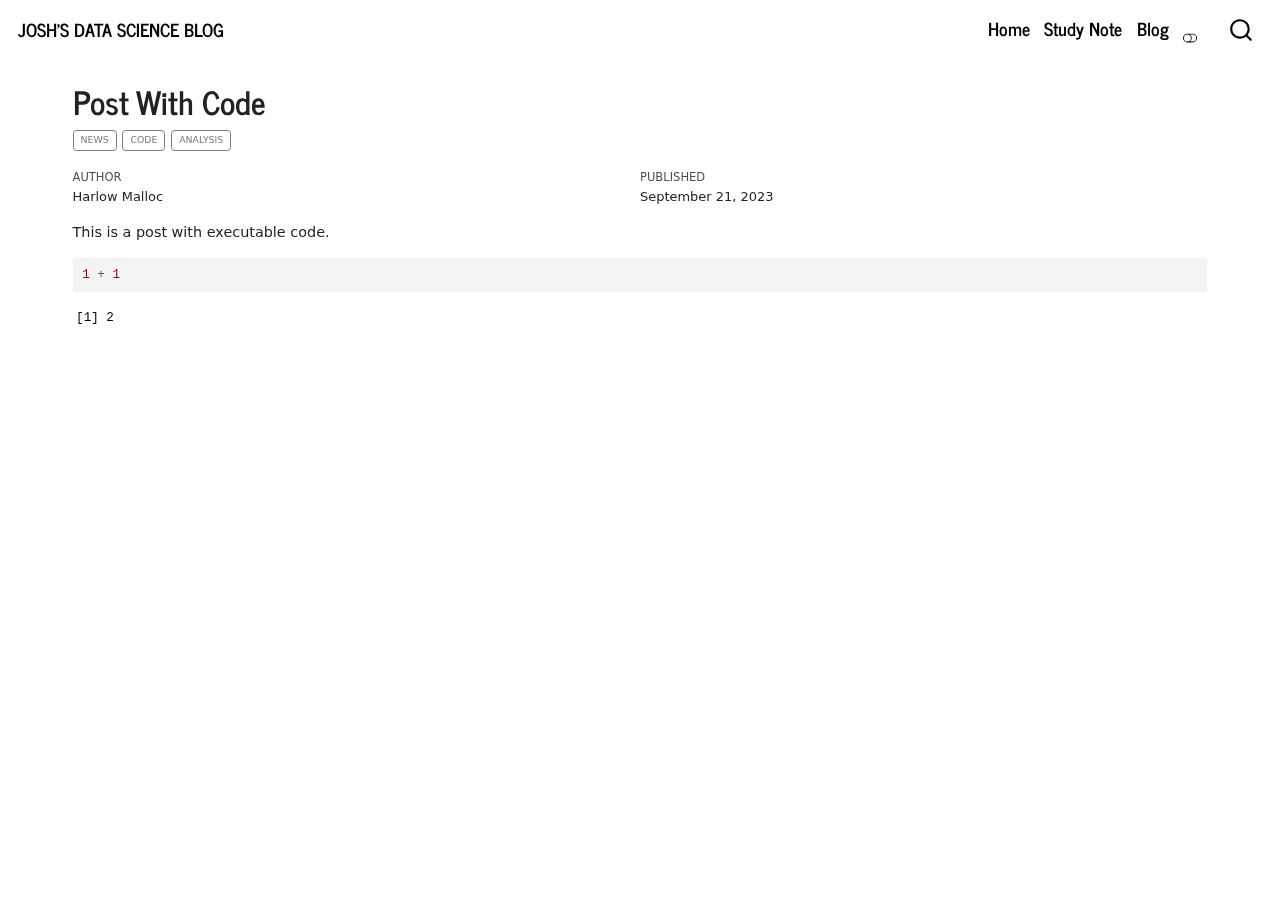
==== commit 1ee942f0: "revision - home dir" ====
--- a/docs/posts/post-with-code/index.html
+++ b/docs/posts/post-with-code/index.html
@@ -144,15 +144,15 @@
   </div>
           <ul class="navbar-nav navbar-nav-scroll ms-auto">
   <li class="nav-item">
-    <a class="nav-link" href="../../home.qmd">
+    <a class="nav-link" href="../../index.html">
  <span class="menu-text">Home</span></a>
   </li>  
   <li class="nav-item">
-    <a class="nav-link" href="../../study.qmd">
+    <a class="nav-link" href="../../study.html">
  <span class="menu-text">Study Note</span></a>
   </li>  
   <li class="nav-item">
-    <a class="nav-link" href="../../blog.qmd">
+    <a class="nav-link" href="../../blog.html">
  <span class="menu-text">Blog</span></a>
   </li>  
 </ul>
@@ -164,50 +164,48 @@
     </nav>
 </header>
 <!-- content -->
-<header id="title-block-header" class="quarto-title-block default page-columns page-full">
-  <div class="quarto-title-banner page-columns page-full">
-    <div class="quarto-title column-page">
-      <h1 class="title">Post With Code</h1>
-                                <div class="quarto-categories">
-                <div class="quarto-category">news</div>
-                <div class="quarto-category">code</div>
-                <div class="quarto-category">analysis</div>
-              </div>
-                  </div>
-  </div>
-    
-  
-  <div class="quarto-title-meta">
-
-      <div>
-      <div class="quarto-title-meta-heading">Author</div>
-      <div class="quarto-title-meta-contents">
-               <p>Harlow Malloc </p>
-            </div>
-    </div>
-      
-      <div>
-      <div class="quarto-title-meta-heading">Published</div>
-      <div class="quarto-title-meta-contents">
-        <p class="date">September 21, 2023</p>
-      </div>
-    </div>
-    
-      
-    </div>
-    
-  
-  </header><div id="quarto-content" class="quarto-container page-columns page-rows-contents page-layout-full page-navbar">
+<div id="quarto-content" class="quarto-container page-columns page-rows-contents page-layout-full page-navbar">
 <!-- sidebar -->
 <!-- margin-sidebar -->
     <div id="quarto-margin-sidebar" class="sidebar margin-sidebar zindex-bottom">
         
     </div>
 <!-- main -->
-<main class="content quarto-banner-title-block column-page" id="quarto-document-content">
-
-
-
+<main class="content column-page" id="quarto-document-content">
+
+<header id="title-block-header" class="quarto-title-block default">
+<div class="quarto-title">
+<h1 class="title">Post With Code</h1>
+  <div class="quarto-categories">
+    <div class="quarto-category">news</div>
+    <div class="quarto-category">code</div>
+    <div class="quarto-category">analysis</div>
+  </div>
+  </div>
+
+
+
+<div class="quarto-title-meta">
+
+    <div>
+    <div class="quarto-title-meta-heading">Author</div>
+    <div class="quarto-title-meta-contents">
+             <p>Harlow Malloc </p>
+          </div>
+  </div>
+    
+    <div>
+    <div class="quarto-title-meta-heading">Published</div>
+    <div class="quarto-title-meta-contents">
+      <p class="date">September 21, 2023</p>
+    </div>
+  </div>
+  
+    
+  </div>
+  
+
+</header>
 
 <p>This is a post with executable code.</p>
 <div class="cell">
